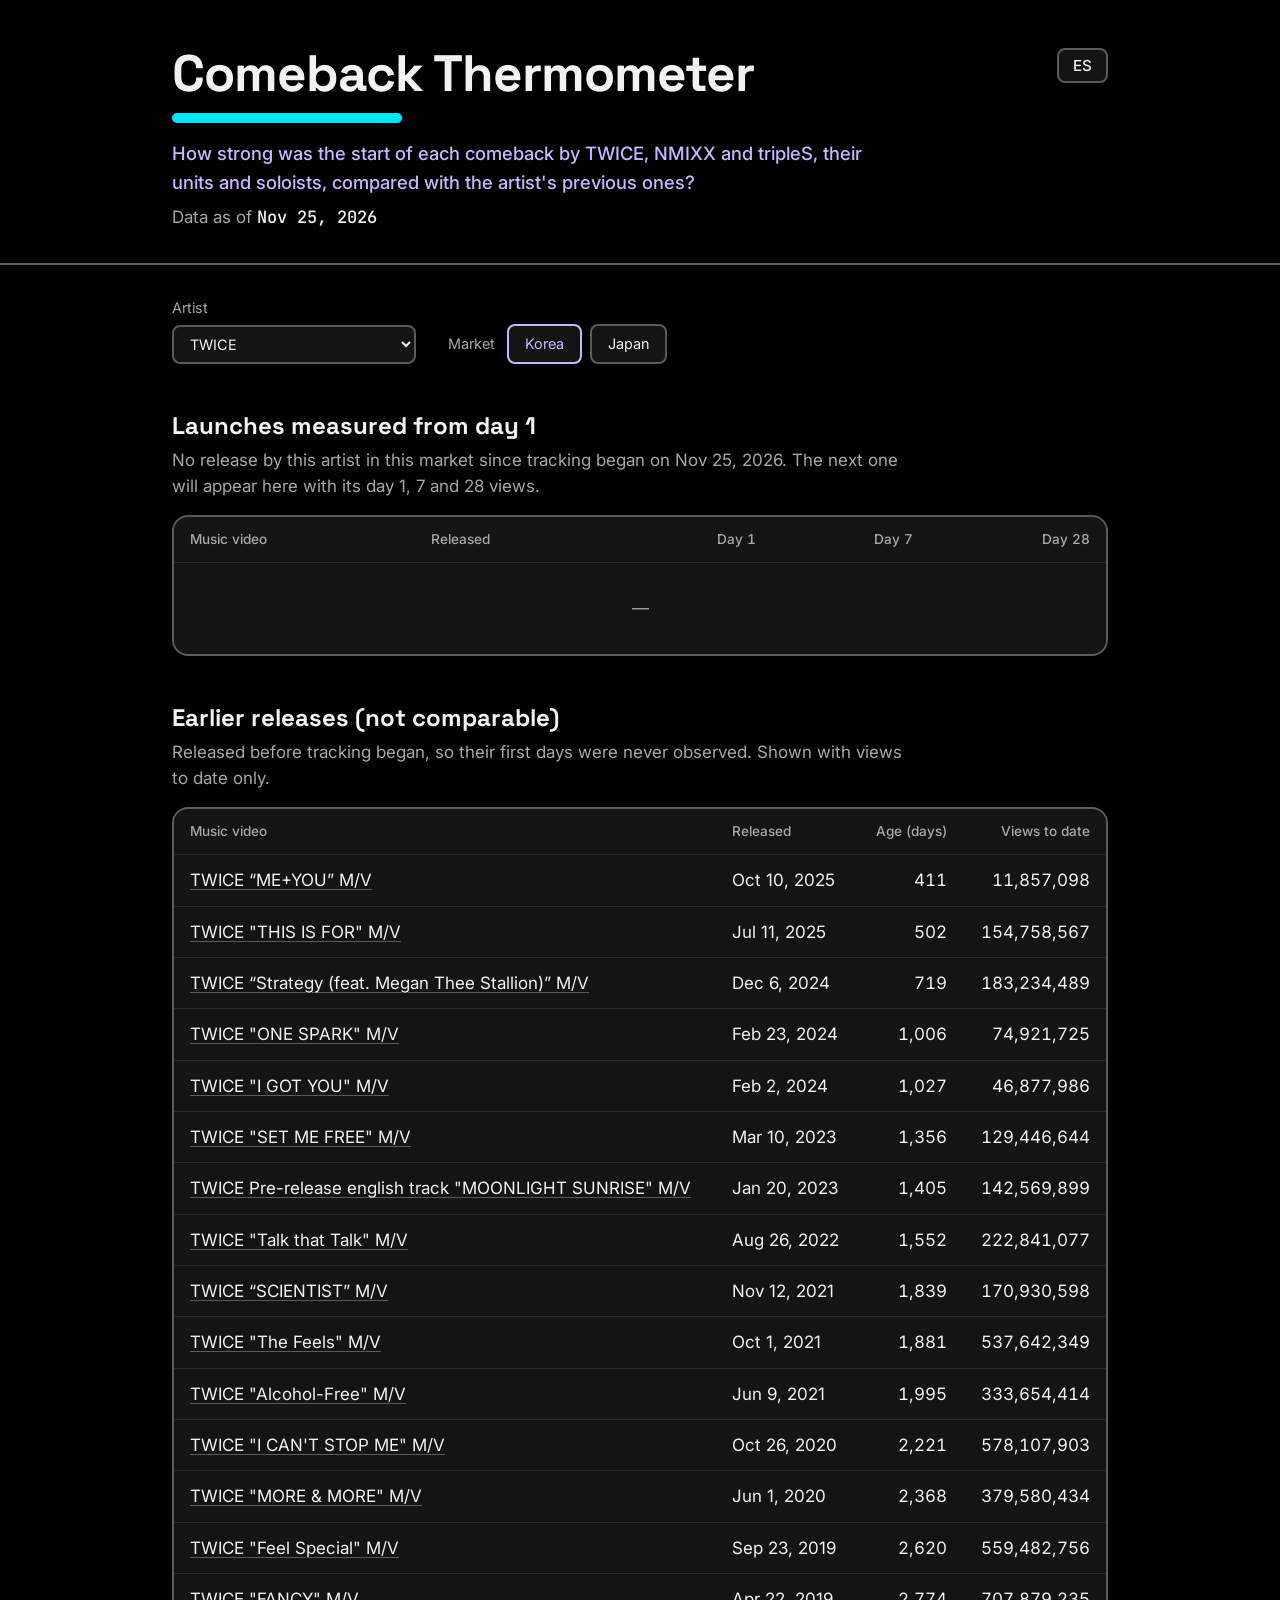
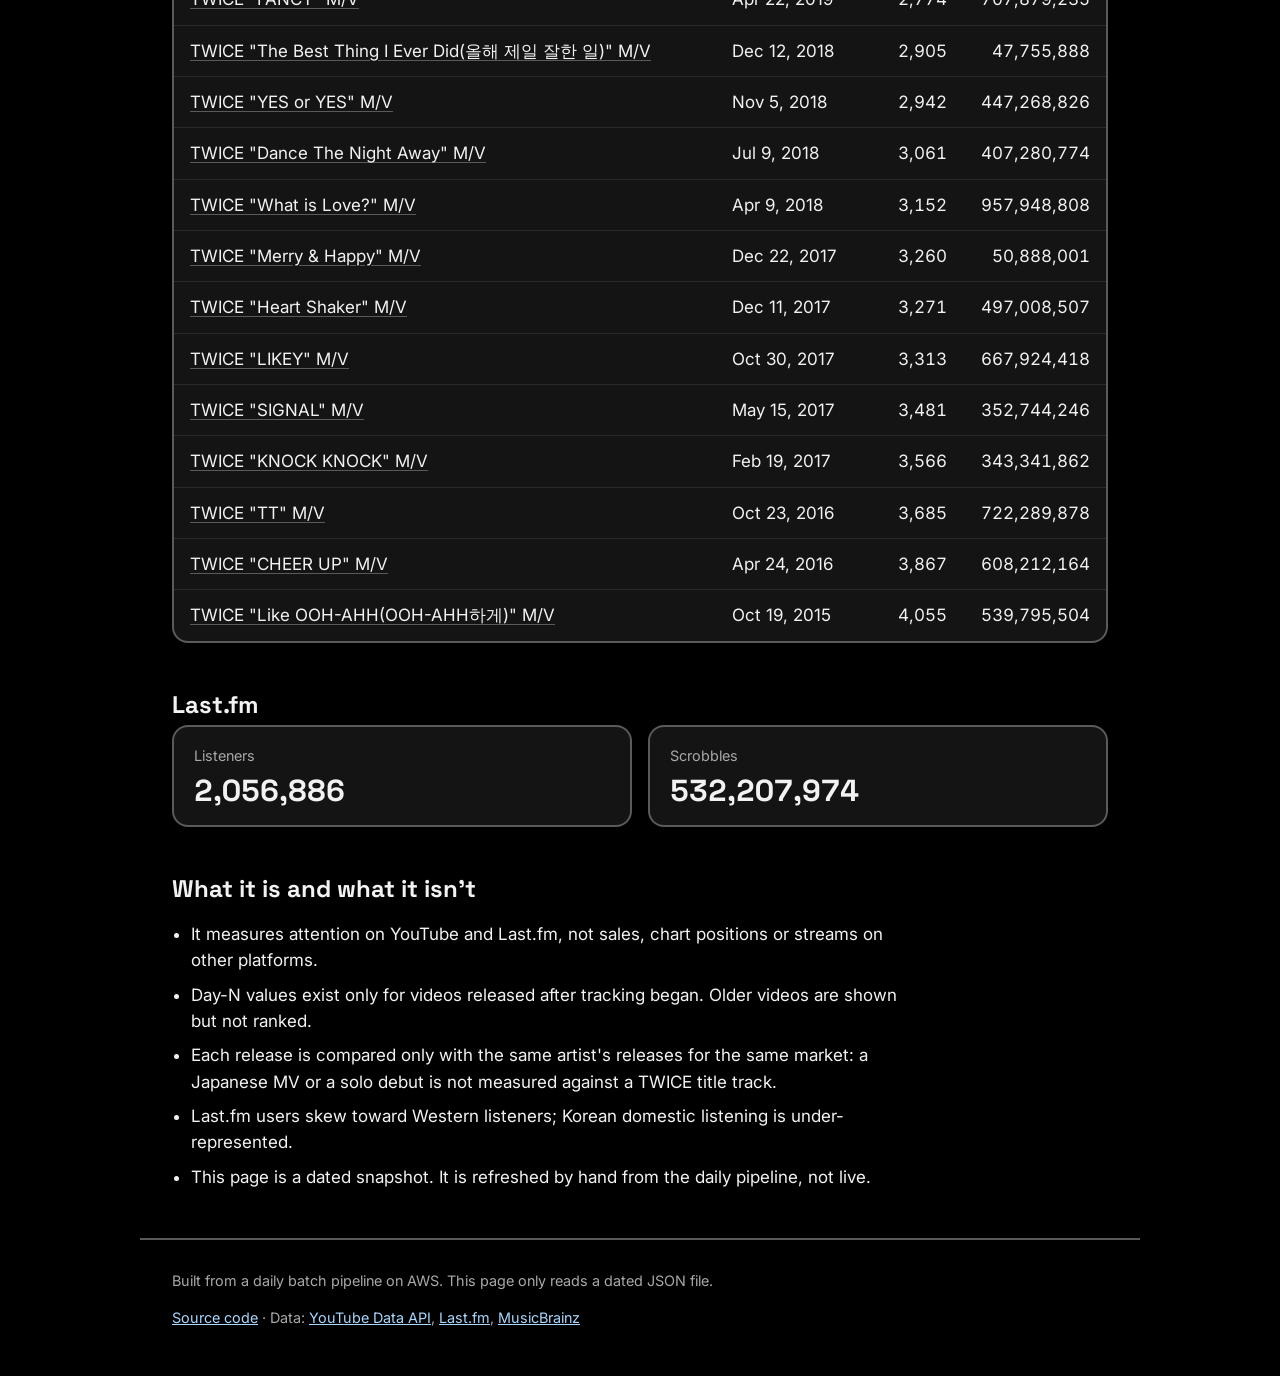
==== index.html @ 8f1734a5 "Add phase 3: dated export and bilingual static site - export_site Lambda runs after the gold build. " ====
<!doctype html>
<html lang="en">
<head>
  <meta charset="utf-8">
  <meta name="viewport" content="width=device-width, initial-scale=1">
  <title>Comeback Thermometer</title>
  <meta name="description" content="How strong was the start of each TWICE, NMIXX and tripleS comeback, compared with the artist's previous ones?">
  <link rel="preconnect" href="https://fonts.googleapis.com">
  <link rel="preconnect" href="https://fonts.gstatic.com" crossorigin>
  <link rel="stylesheet" href="https://fonts.googleapis.com/css2?family=Space+Grotesk:wght@700&family=Inter:wght@400;500&family=JetBrains+Mono:wght@500&display=swap">
  <link rel="stylesheet" href="style.css">
</head>
<body>
  <header class="top">
    <div class="wrap">
      <div class="title-row">
        <h1 data-i18n="title">Comeback Thermometer</h1>
        <button id="lang" type="button" class="lang" aria-label="Español">ES</button>
      </div>
      <p class="question" data-i18n="question"></p>
      <p class="asof"><span data-i18n="asof"></span> <strong id="snapshot-date">…</strong></p>
    </div>
  </header>

  <main class="wrap">
    <section class="controls" aria-label="Filters">
      <label>
        <span data-i18n="artist"></span>
        <select id="artist"></select>
      </label>
      <div class="market" role="radiogroup" aria-labelledby="market-label">
        <span id="market-label" data-i18n="market"></span>
        <button type="button" role="radio" data-market="kr" aria-checked="true" data-i18n="kr"></button>
        <button type="button" role="radio" data-market="jp" aria-checked="false" data-i18n="jp"></button>
      </div>
    </section>

    <section aria-labelledby="ranked-title">
      <h2 id="ranked-title" data-i18n="ranked_title"></h2>
      <p class="note" id="ranked-note"></p>
      <div class="table-wrap">
        <table id="ranked">
          <thead>
            <tr>
              <th scope="col" data-i18n="col_mv"></th>
              <th scope="col" data-i18n="col_released"></th>
              <th scope="col" class="num" data-i18n="col_d1"></th>
              <th scope="col" class="num" data-i18n="col_d7"></th>
              <th scope="col" class="num" data-i18n="col_d28"></th>
            </tr>
          </thead>
          <tbody></tbody>
        </table>
      </div>
    </section>

    <section aria-labelledby="earlier-title">
      <h2 id="earlier-title" data-i18n="earlier_title"></h2>
      <p class="note" data-i18n="earlier_note"></p>
      <div class="table-wrap">
        <table id="earlier">
          <thead>
            <tr>
              <th scope="col" data-i18n="col_mv"></th>
              <th scope="col" data-i18n="col_released"></th>
              <th scope="col" class="num" data-i18n="col_age"></th>
              <th scope="col" class="num" data-i18n="col_views"></th>
            </tr>
          </thead>
          <tbody></tbody>
        </table>
      </div>
    </section>

    <section aria-labelledby="lastfm-title" id="lastfm-section">
      <h2 id="lastfm-title" data-i18n="lastfm_title"></h2>
      <dl class="stats" id="lastfm"></dl>
    </section>

    <section aria-labelledby="scope-title" class="scope">
      <h2 id="scope-title" data-i18n="scope_title"></h2>
      <ul id="scope"></ul>
    </section>
  </main>

  <footer class="wrap foot">
    <p data-i18n="footer_data"></p>
    <p>
      <a href="https://github.com/dataengileb/kpop-comeback-thermometer" data-i18n="footer_repo"></a> ·
      <span data-i18n="footer_sources"></span>
      <a href="https://developers.google.com/youtube/v3">YouTube Data API</a>,
      <a href="https://www.last.fm/api">Last.fm</a>,
      <a href="https://musicbrainz.org/">MusicBrainz</a>
    </p>
  </footer>

  <script src="app.js"></script>
</body>
</html>
---- style.css ----
/* "Neón sobre Negro" design system: pure black, soft white ink, pastels to organise,
   one neon for what matters. Tokens are copied as-is; type sizes are scaled for screens. */
:root {
  --bg: #000000;
  --surface-raised: #141414;
  --line: #5a5a5a;
  --ink: #f2f2f2;
  --ink-muted: #a8a8a8;
  --pastel-lavanda: #c9b8ff;
  --pastel-menta: #b5f2d0;
  --pastel-durazno: #ffc9a8;
  --pastel-cielo: #a8d8ff;
  --neon-cian: #00e5ff;
  --neon-lima: #b6ff3b;
  --neon-rosa: #ff4fb0;
  --font-display: "Space Grotesk", "Segoe UI", system-ui, sans-serif;
  --font-sans: "Inter", "Segoe UI", system-ui, sans-serif;
  --font-mono: "JetBrains Mono", Consolas, monospace;
  --space-2: 16px;
  --space-4: 32px;
  --space-6: 48px;
  --radius-sm: 8px;
  --radius-md: 16px;
  color-scheme: dark;
}

* { box-sizing: border-box; }

body {
  margin: 0;
  background: var(--bg);
  color: var(--ink);
  font: 400 17px/1.55 var(--font-sans);
}

a { color: var(--pastel-cielo); }
a:focus-visible, button:focus-visible, select:focus-visible { outline: 2px solid var(--neon-cian); outline-offset: 3px; }

.wrap { max-width: 1000px; margin: 0 auto; padding: 0 var(--space-4); }

/* Header: title with the one neon highlighter bar; the snapshot date is the key fact. */
.top { padding: var(--space-6) 0 var(--space-4); border-bottom: 2px solid var(--line); }
.title-row { display: flex; align-items: flex-start; justify-content: space-between; gap: var(--space-2); }
h1 {
  margin: 0; font: 700 clamp(2rem, 5vw, 3.2rem)/1 var(--font-display); letter-spacing: -0.02em;
}
h1::after {
  content: ""; display: block; width: 4.5em; height: 10px; margin-top: 14px;
  background: var(--neon-cian); border-radius: var(--radius-sm);
}
.question { margin: var(--space-2) 0 8px; max-width: 44rem; font-size: 1.15rem; font-weight: 500; color: var(--pastel-lavanda); }
.asof { margin: 0; color: var(--ink-muted); }
.asof strong { color: var(--ink); font-family: var(--font-mono); font-weight: 500; }

.lang {
  background: var(--surface-raised); color: var(--ink); border: 2px solid var(--line);
  border-radius: var(--radius-sm); padding: 6px 14px; font: 500 0.95rem var(--font-sans); cursor: pointer;
}
.lang:hover { border-color: var(--pastel-lavanda); }

/* Filters */
.controls { display: flex; flex-wrap: wrap; gap: var(--space-2) var(--space-4); align-items: end; margin: var(--space-4) 0 0; }
.controls label { display: grid; gap: 6px; color: var(--ink-muted); font-size: 0.9rem; }
select {
  background: var(--surface-raised); color: var(--ink); border: 2px solid var(--line);
  border-radius: var(--radius-sm); padding: 8px 12px; font: inherit; min-width: 240px;
}
.market { display: flex; align-items: center; gap: 8px; color: var(--ink-muted); font-size: 0.9rem; }
.market span { margin-right: 4px; }
.market button {
  background: var(--surface-raised); color: var(--ink); border: 2px solid var(--line);
  border-radius: var(--radius-sm); padding: 7px 16px; font: inherit; cursor: pointer;
}
.market button[aria-checked="true"] { border-color: var(--pastel-lavanda); color: var(--pastel-lavanda); }
.market button:disabled { opacity: 0.4; cursor: not-allowed; }

/* Sections and tables */
h2 { font: 700 1.5rem/1.2 var(--font-display); margin: var(--space-6) 0 6px; }
.note { color: var(--ink-muted); margin: 0 0 var(--space-2); max-width: 46rem; }

.table-wrap { overflow-x: auto; border: 2px solid var(--line); border-radius: var(--radius-md); background: var(--surface-raised); }
table { width: 100%; border-collapse: collapse; }
th, td { padding: 12px 16px; text-align: left; border-bottom: 1px solid #2a2a2a; vertical-align: top; }
th { color: var(--ink-muted); font-weight: 500; font-size: 0.85rem; }
tbody tr:last-child td { border-bottom: 0; }
.num { text-align: right; font-variant-numeric: tabular-nums; white-space: nowrap; }
td.empty { color: var(--ink-muted); text-align: center; padding: var(--space-4); }
td a { color: var(--ink); text-decoration-color: var(--line); text-underline-offset: 3px; }
td a:hover { color: var(--pastel-cielo); }
.rank { display: block; font-size: 0.82rem; color: var(--pastel-lavanda); }
.rank-first { color: var(--neon-lima); }
.dup { display: block; color: var(--ink-muted); font-size: 0.82rem; }

/* Last.fm cards */
.stats { display: grid; grid-template-columns: repeat(auto-fit, minmax(220px, 1fr)); gap: var(--space-2); margin: 0; }
.stats div { background: var(--surface-raised); border: 2px solid var(--line); border-radius: var(--radius-md); padding: 18px 20px; }
.stats dt { color: var(--ink-muted); font-size: 0.9rem; }
.stats dd { margin: 6px 0 0; font: 700 1.9rem/1.1 var(--font-display); font-variant-numeric: tabular-nums; }
.stats small { display: block; margin-top: 4px; color: var(--pastel-menta); font: 400 0.85rem var(--font-sans); }

.scope ul { padding-left: 1.2rem; max-width: 46rem; }
.scope li { margin: 8px 0; }

.foot { border-top: 2px solid var(--line); margin-top: var(--space-6); padding-top: var(--space-2); padding-bottom: var(--space-4); color: var(--ink-muted); font-size: 0.9rem; }

@media (max-width: 600px) {
  .wrap { padding: 0 var(--space-2); }
  select { min-width: 0; width: 100%; }
  .controls label { flex: 1 1 100%; }
  th, td { padding: 10px 12px; }
}
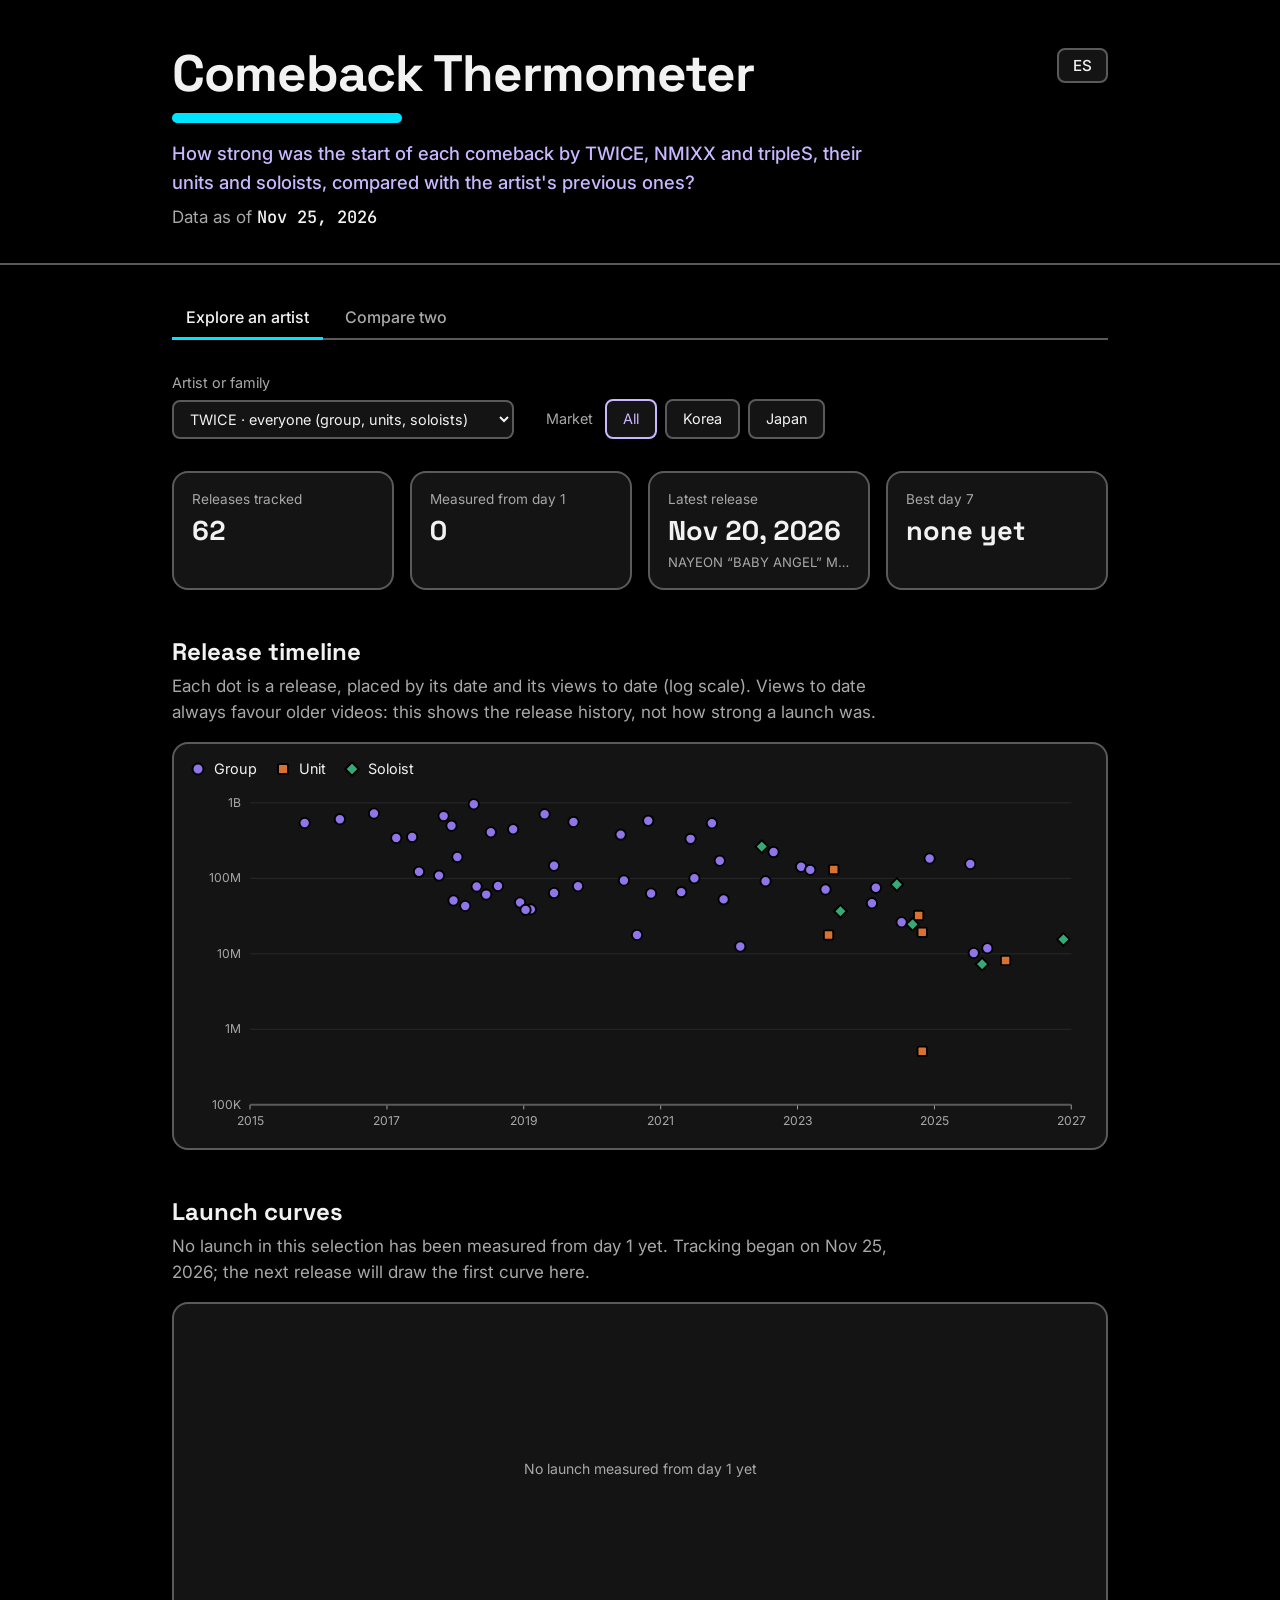
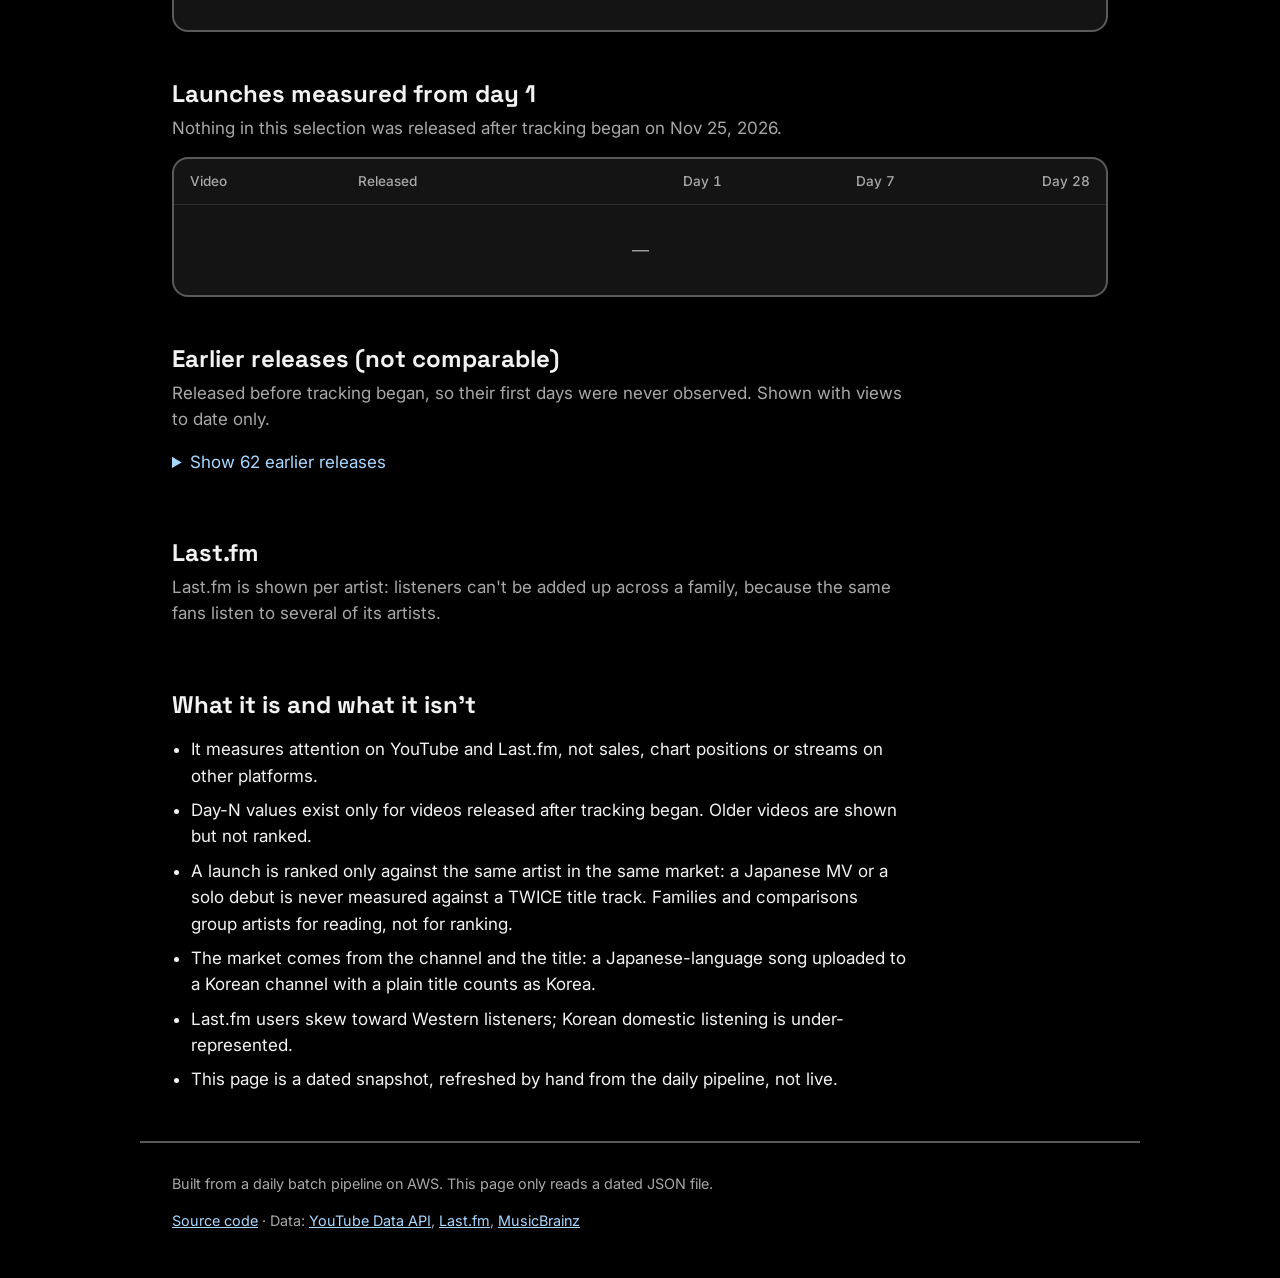
==== commit 04ff1cc9: "Site v2: families, charts and a comparison view - Pick one artist or a whole family: TWICE with MISA" ====
--- a/index.html
+++ b/index.html
@@ -23,65 +23,128 @@
   </header>
 
   <main class="wrap">
+    <nav class="tabs" role="tablist" aria-label="View">
+      <button type="button" role="tab" id="tab-explore" aria-selected="true" aria-controls="explore" data-i18n="tab_explore"></button>
+      <button type="button" role="tab" id="tab-compare" aria-selected="false" aria-controls="compare" data-i18n="tab_compare"></button>
+    </nav>
+
     <section class="controls" aria-label="Filters">
-      <label>
+      <label id="pick-a-wrap">
         <span data-i18n="artist"></span>
-        <select id="artist"></select>
+        <select id="pick-a"></select>
+      </label>
+      <label id="pick-b-wrap" hidden>
+        <span data-i18n="versus"></span>
+        <select id="pick-b"></select>
       </label>
       <div class="market" role="radiogroup" aria-labelledby="market-label">
         <span id="market-label" data-i18n="market"></span>
-        <button type="button" role="radio" data-market="kr" aria-checked="true" data-i18n="kr"></button>
+        <button type="button" role="radio" data-market="all" aria-checked="true" data-i18n="all_markets"></button>
+        <button type="button" role="radio" data-market="kr" aria-checked="false" data-i18n="kr"></button>
         <button type="button" role="radio" data-market="jp" aria-checked="false" data-i18n="jp"></button>
       </div>
     </section>
 
-    <section aria-labelledby="ranked-title">
-      <h2 id="ranked-title" data-i18n="ranked_title"></h2>
-      <p class="note" id="ranked-note"></p>
-      <div class="table-wrap">
-        <table id="ranked">
-          <thead>
-            <tr>
-              <th scope="col" data-i18n="col_mv"></th>
-              <th scope="col" data-i18n="col_released"></th>
-              <th scope="col" class="num" data-i18n="col_d1"></th>
-              <th scope="col" class="num" data-i18n="col_d7"></th>
-              <th scope="col" class="num" data-i18n="col_d28"></th>
-            </tr>
-          </thead>
-          <tbody></tbody>
-        </table>
-      </div>
-    </section>
+    <div id="explore" role="tabpanel" aria-labelledby="tab-explore">
+      <section aria-label="Summary"><div class="tiles" id="tiles"></div></section>
 
-    <section aria-labelledby="earlier-title">
-      <h2 id="earlier-title" data-i18n="earlier_title"></h2>
-      <p class="note" data-i18n="earlier_note"></p>
-      <div class="table-wrap">
-        <table id="earlier">
-          <thead>
-            <tr>
-              <th scope="col" data-i18n="col_mv"></th>
-              <th scope="col" data-i18n="col_released"></th>
-              <th scope="col" class="num" data-i18n="col_age"></th>
-              <th scope="col" class="num" data-i18n="col_views"></th>
-            </tr>
-          </thead>
-          <tbody></tbody>
-        </table>
-      </div>
-    </section>
+      <section aria-labelledby="timeline-title">
+        <h2 id="timeline-title" data-i18n="timeline_title"></h2>
+        <p class="note" data-i18n="timeline_note"></p>
+        <div class="chart-card">
+          <ul class="legend" id="timeline-legend"></ul>
+          <div class="chart" id="timeline"></div>
+        </div>
+      </section>
 
-    <section aria-labelledby="lastfm-title" id="lastfm-section">
-      <h2 id="lastfm-title" data-i18n="lastfm_title"></h2>
-      <dl class="stats" id="lastfm"></dl>
-    </section>
+      <section aria-labelledby="curves-title">
+        <h2 id="curves-title" data-i18n="curves_title"></h2>
+        <p class="note" id="curves-note"></p>
+        <div class="chart-card" id="curves-card">
+          <ul class="legend" id="curves-legend"></ul>
+          <div class="chart" id="curves"></div>
+        </div>
+      </section>
+
+      <section aria-labelledby="ranked-title">
+        <h2 id="ranked-title" data-i18n="ranked_title"></h2>
+        <p class="note" id="ranked-note"></p>
+        <div class="table-wrap">
+          <table id="ranked">
+            <thead>
+              <tr>
+                <th scope="col" data-i18n="col_video"></th>
+                <th scope="col" data-i18n="col_released"></th>
+                <th scope="col" class="num" data-i18n="col_d1"></th>
+                <th scope="col" class="num" data-i18n="col_d7"></th>
+                <th scope="col" class="num" data-i18n="col_d28"></th>
+              </tr>
+            </thead>
+            <tbody></tbody>
+          </table>
+        </div>
+      </section>
+
+      <section aria-labelledby="earlier-title">
+        <h2 id="earlier-title" data-i18n="earlier_title"></h2>
+        <p class="note" data-i18n="earlier_note"></p>
+        <details class="table-details">
+          <summary id="earlier-summary"></summary>
+          <div class="table-wrap">
+            <table id="earlier">
+              <thead>
+                <tr>
+                  <th scope="col" data-i18n="col_video"></th>
+                  <th scope="col" data-i18n="col_released"></th>
+                  <th scope="col" class="num" data-i18n="col_age"></th>
+                  <th scope="col" class="num" data-i18n="col_views"></th>
+                </tr>
+              </thead>
+              <tbody></tbody>
+            </table>
+          </div>
+        </details>
+      </section>
+
+      <section aria-labelledby="lastfm-title">
+        <h2 id="lastfm-title" data-i18n="lastfm_title"></h2>
+        <dl class="stats" id="lastfm"></dl>
+      </section>
+    </div>
+
+    <div id="compare" role="tabpanel" aria-labelledby="tab-compare" hidden>
+      <section aria-label="Comparison"><div class="versus" id="versus"></div></section>
+
+      <section aria-labelledby="peryear-title">
+        <h2 id="peryear-title" data-i18n="peryear_title"></h2>
+        <p class="note" data-i18n="peryear_note"></p>
+        <div class="chart-card">
+          <ul class="legend" id="peryear-legend"></ul>
+          <div class="chart" id="peryear"></div>
+        </div>
+        <details class="table-details">
+          <summary data-i18n="as_table"></summary>
+          <div class="table-wrap"><table id="peryear-table"></table></div>
+        </details>
+      </section>
+
+      <section aria-labelledby="overlay-title">
+        <h2 id="overlay-title" data-i18n="overlay_title"></h2>
+        <p class="note" data-i18n="timeline_note"></p>
+        <div class="chart-card">
+          <ul class="legend" id="overlay-legend"></ul>
+          <div class="chart" id="overlay"></div>
+        </div>
+      </section>
+    </div>
 
     <section aria-labelledby="scope-title" class="scope">
       <h2 id="scope-title" data-i18n="scope_title"></h2>
       <ul id="scope"></ul>
     </section>
   </main>
+
+  <div class="tooltip" id="tooltip" role="status" hidden></div>
 
   <footer class="wrap foot">
     <p data-i18n="footer_data"></p>
@@ -94,6 +157,7 @@
     </p>
   </footer>
 
+  <script src="charts.js"></script>
   <script src="app.js"></script>
 </body>
 </html>
--- a/style.css
+++ b/style.css
@@ -109,3 +109,51 @@
   .controls label { flex: 1 1 100%; }
   th, td { padding: 10px 12px; }
 }
+
+/* View tabs */
+.tabs { display: flex; gap: 8px; margin-top: var(--space-4); border-bottom: 2px solid var(--line); }
+.tabs button {
+  background: none; border: 0; border-bottom: 3px solid transparent; margin-bottom: -2px;
+  color: var(--ink-muted); font: 500 1rem var(--font-sans); padding: 10px 14px; cursor: pointer;
+}
+.tabs button[aria-selected="true"] { color: var(--ink); border-bottom-color: var(--neon-cian); }
+
+/* Summary tiles */
+.tiles { display: grid; grid-template-columns: repeat(auto-fit, minmax(190px, 1fr)); gap: var(--space-2); margin-top: var(--space-4); }
+.tile { background: var(--surface-raised); border: 2px solid var(--line); border-radius: var(--radius-md); padding: 16px 18px; min-width: 0; }
+.tile-label { margin: 0; color: var(--ink-muted); font-size: 0.85rem; }
+.tile-value { margin: 6px 0 0; font: 700 1.7rem/1.1 var(--font-display); font-variant-numeric: tabular-nums; }
+.tile-sub { margin: 6px 0 0; color: var(--ink-muted); font-size: 0.82rem; overflow: hidden; text-overflow: ellipsis; white-space: nowrap; }
+
+/* Charts */
+.chart-card { background: var(--surface-raised); border: 2px solid var(--line); border-radius: var(--radius-md); padding: 14px 16px 6px; }
+.chart-svg { display: block; width: 100%; height: auto; font-family: var(--font-sans); }
+.chart-svg .hit { cursor: pointer; outline: none; }
+.chart-svg .hit:focus-visible { stroke: var(--neon-cian); stroke-width: 2; }
+.legend { list-style: none; display: flex; flex-wrap: wrap; gap: 6px 18px; margin: 0 0 6px; padding: 0; color: var(--ink); font-size: 0.9rem; }
+.legend li { display: flex; align-items: center; gap: 8px; }
+.tooltip {
+  position: fixed; z-index: 10; max-width: 320px; pointer-events: none;
+  background: var(--surface-raised); border: 2px solid var(--line); border-radius: var(--radius-sm);
+  padding: 8px 12px; font-size: 0.85rem; color: var(--ink-muted);
+}
+.tooltip p { margin: 2px 0; }
+.tooltip .tip-title { color: var(--ink); font-weight: 500; }
+
+/* Tables */
+.meta { display: block; color: var(--ink-muted); font-size: 0.82rem; margin-top: 2px; }
+.table-details { margin-top: var(--space-2); }
+.table-details summary { cursor: pointer; color: var(--pastel-cielo); margin-bottom: var(--space-2); }
+
+/* Compare */
+.versus { display: grid; grid-template-columns: 1fr 1fr; gap: var(--space-4); margin-top: var(--space-4); }
+.side h3 { display: flex; align-items: center; gap: 10px; margin: 0; font: 700 1.3rem var(--font-display); }
+.side .tiles { margin-top: var(--space-2); grid-template-columns: 1fr 1fr; }
+.side-key { width: 14px; height: 14px; border-radius: 3px; display: inline-block; }
+.caveat { grid-column: 1 / -1; margin: 0; }
+
+@media (max-width: 760px) {
+  .versus { grid-template-columns: 1fr; }
+}
+
+[hidden] { display: none !important; }
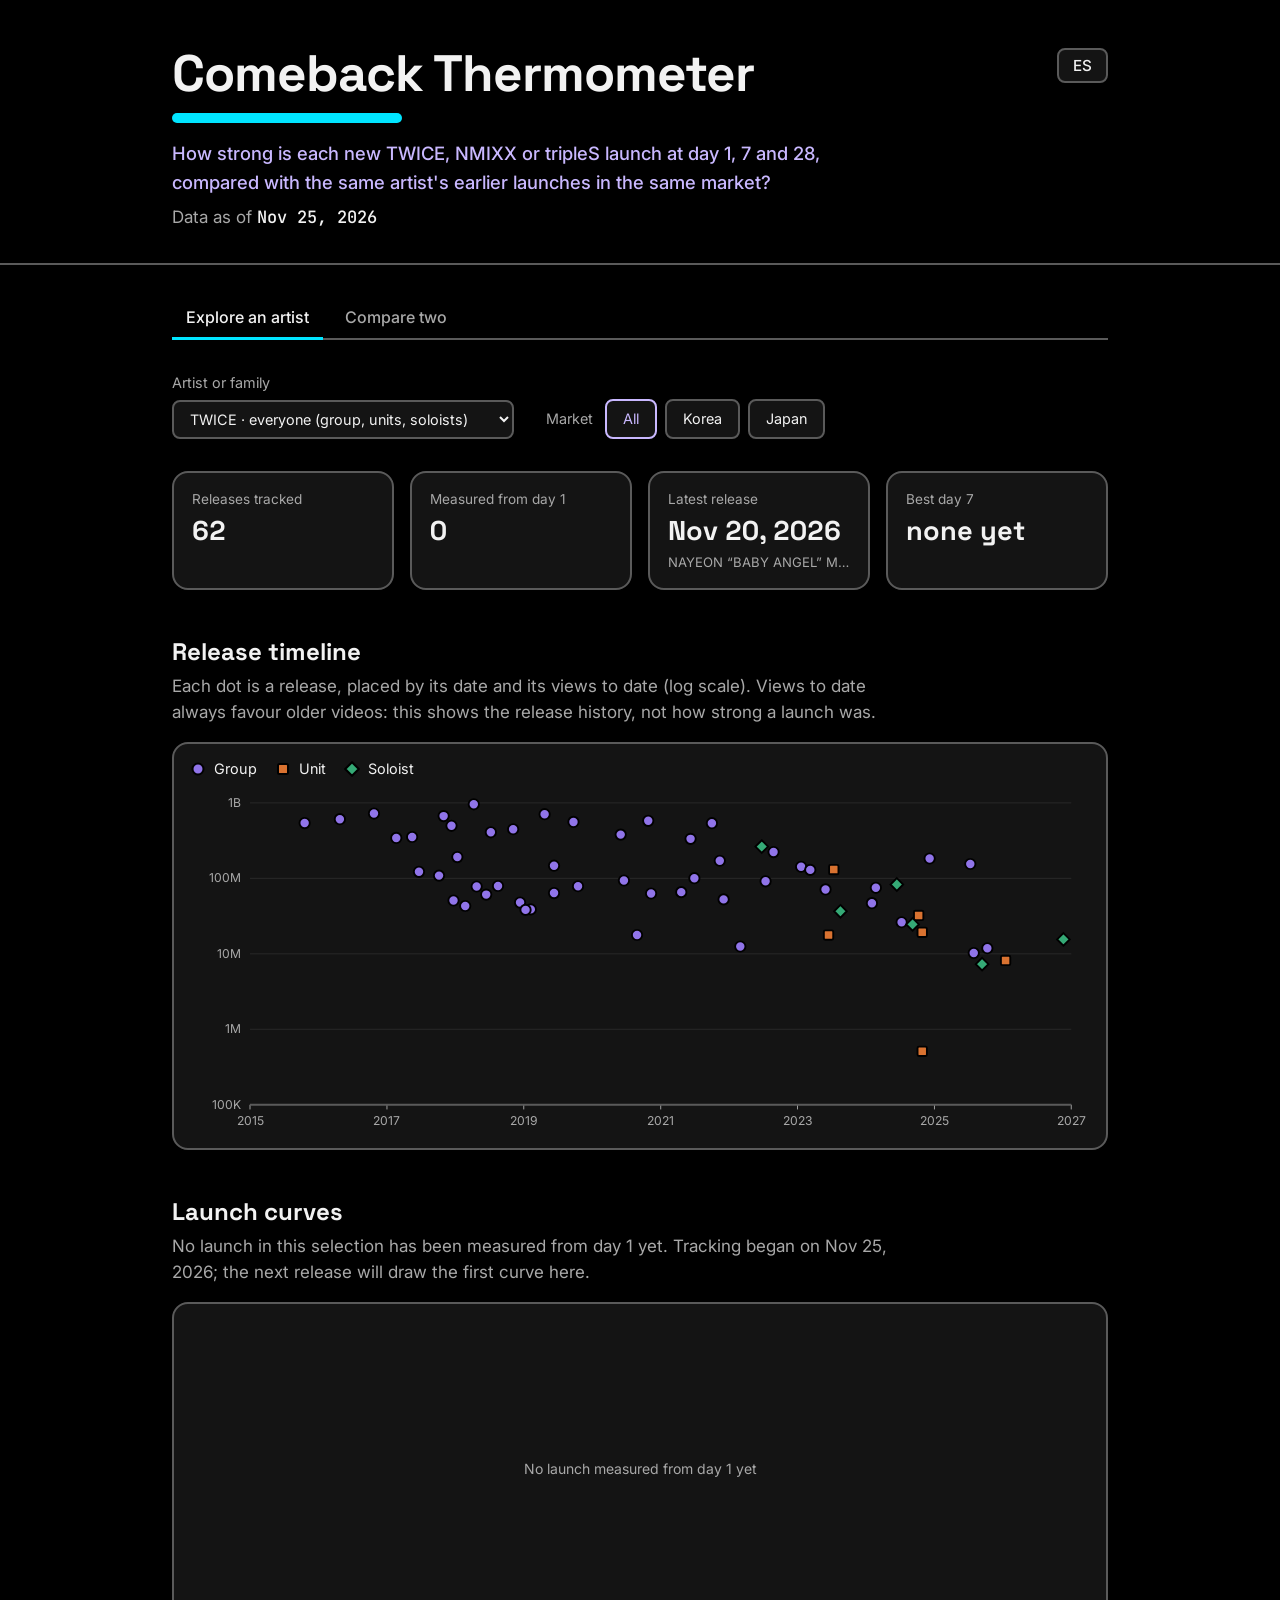
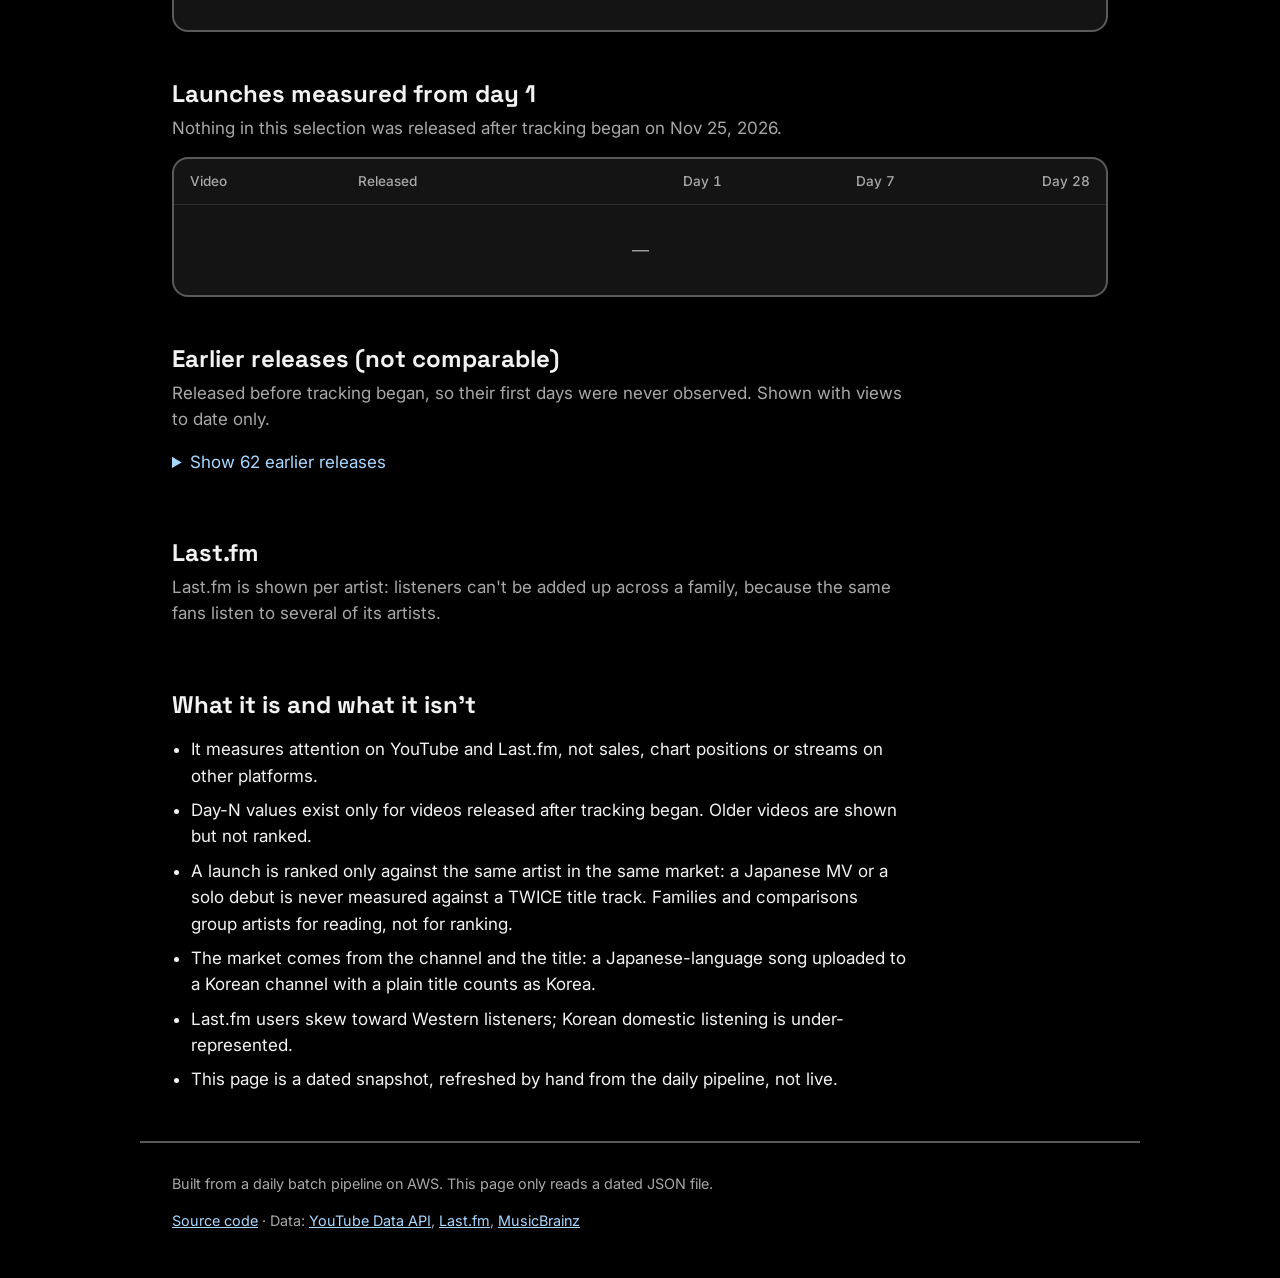
==== commit 66c73b06: "Rewrite the RFP in the course template The RFP now follows the standard template exactly: Client, Pr" ====
--- a/index.html
+++ b/index.html
@@ -4,7 +4,7 @@
   <meta charset="utf-8">
   <meta name="viewport" content="width=device-width, initial-scale=1">
   <title>Comeback Thermometer</title>
-  <meta name="description" content="How strong was the start of each TWICE, NMIXX and tripleS comeback, compared with the artist's previous ones?">
+  <meta name="description" content="How strong is each new TWICE, NMIXX or tripleS launch at day 1, 7 and 28, compared with the same artist's earlier launches in the same market?">
   <link rel="preconnect" href="https://fonts.googleapis.com">
   <link rel="preconnect" href="https://fonts.gstatic.com" crossorigin>
   <link rel="stylesheet" href="https://fonts.googleapis.com/css2?family=Space+Grotesk:wght@700&family=Inter:wght@400;500&family=JetBrains+Mono:wght@500&display=swap">
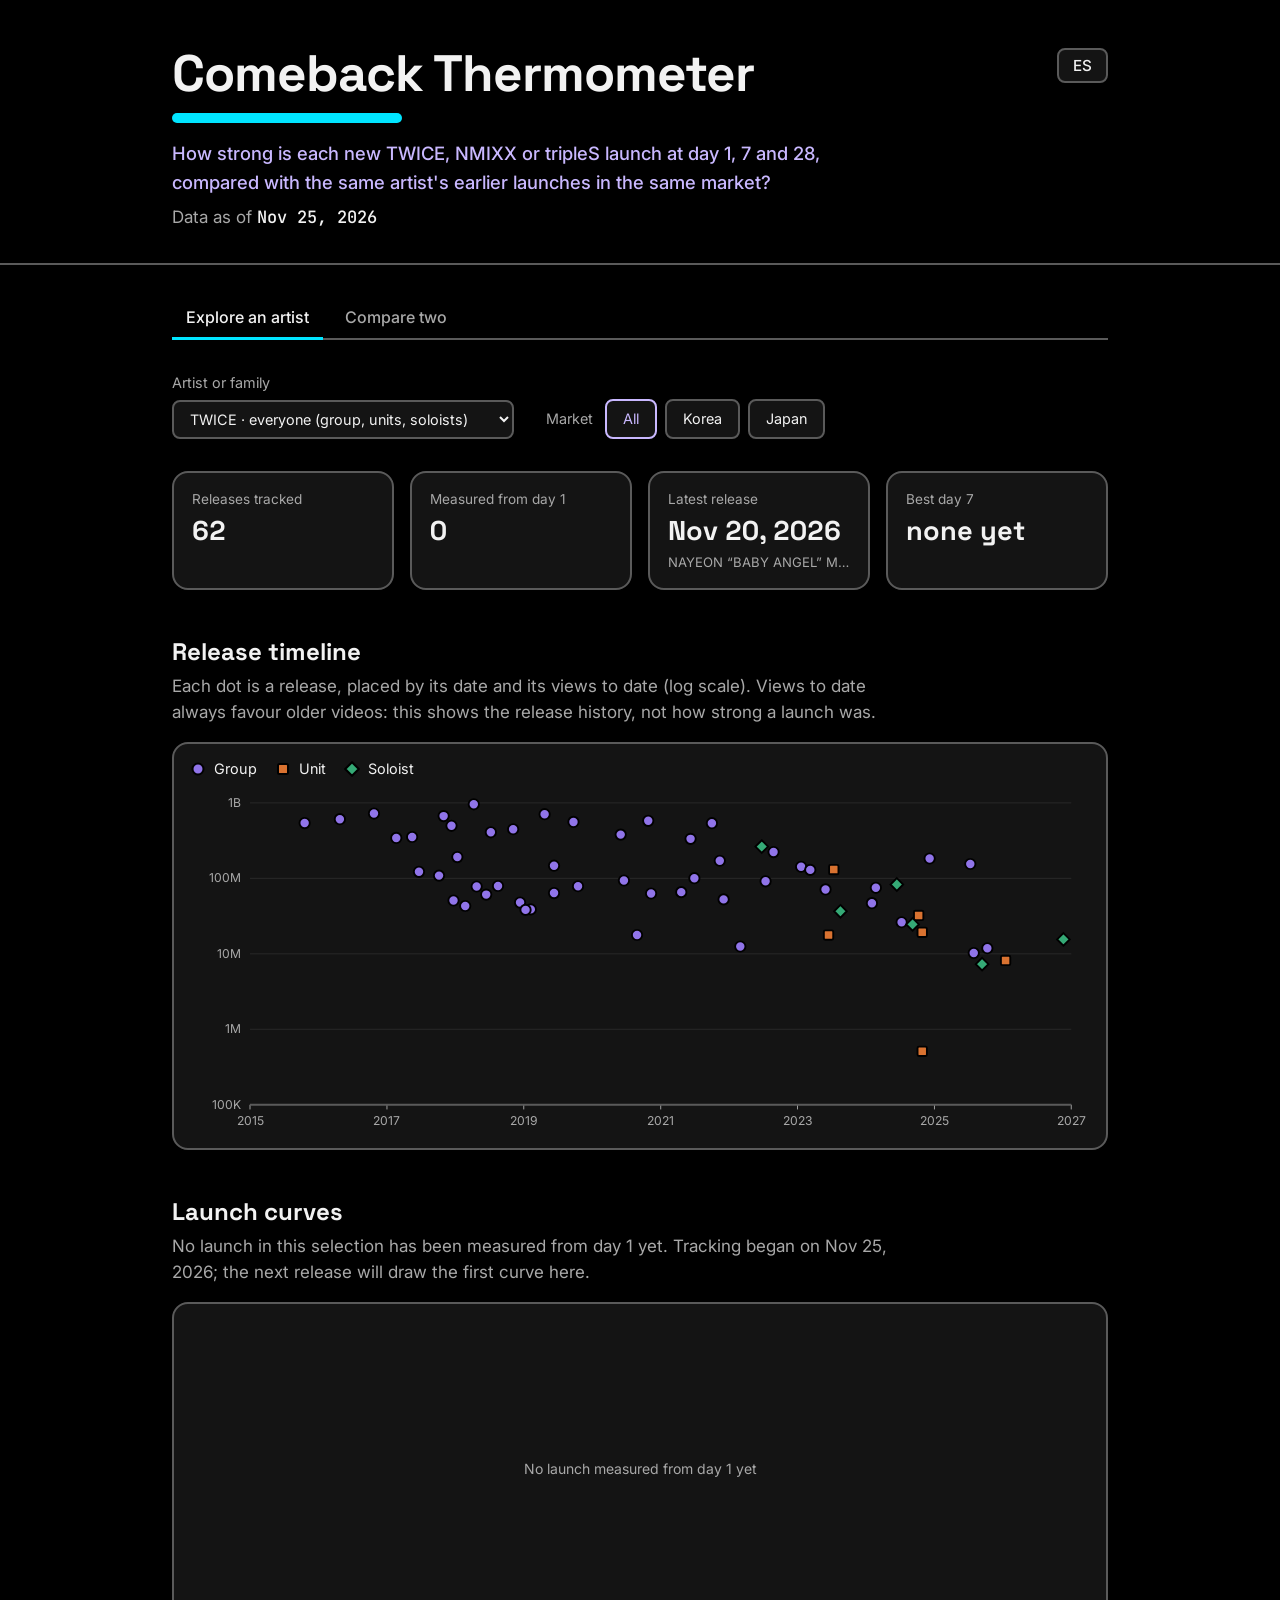
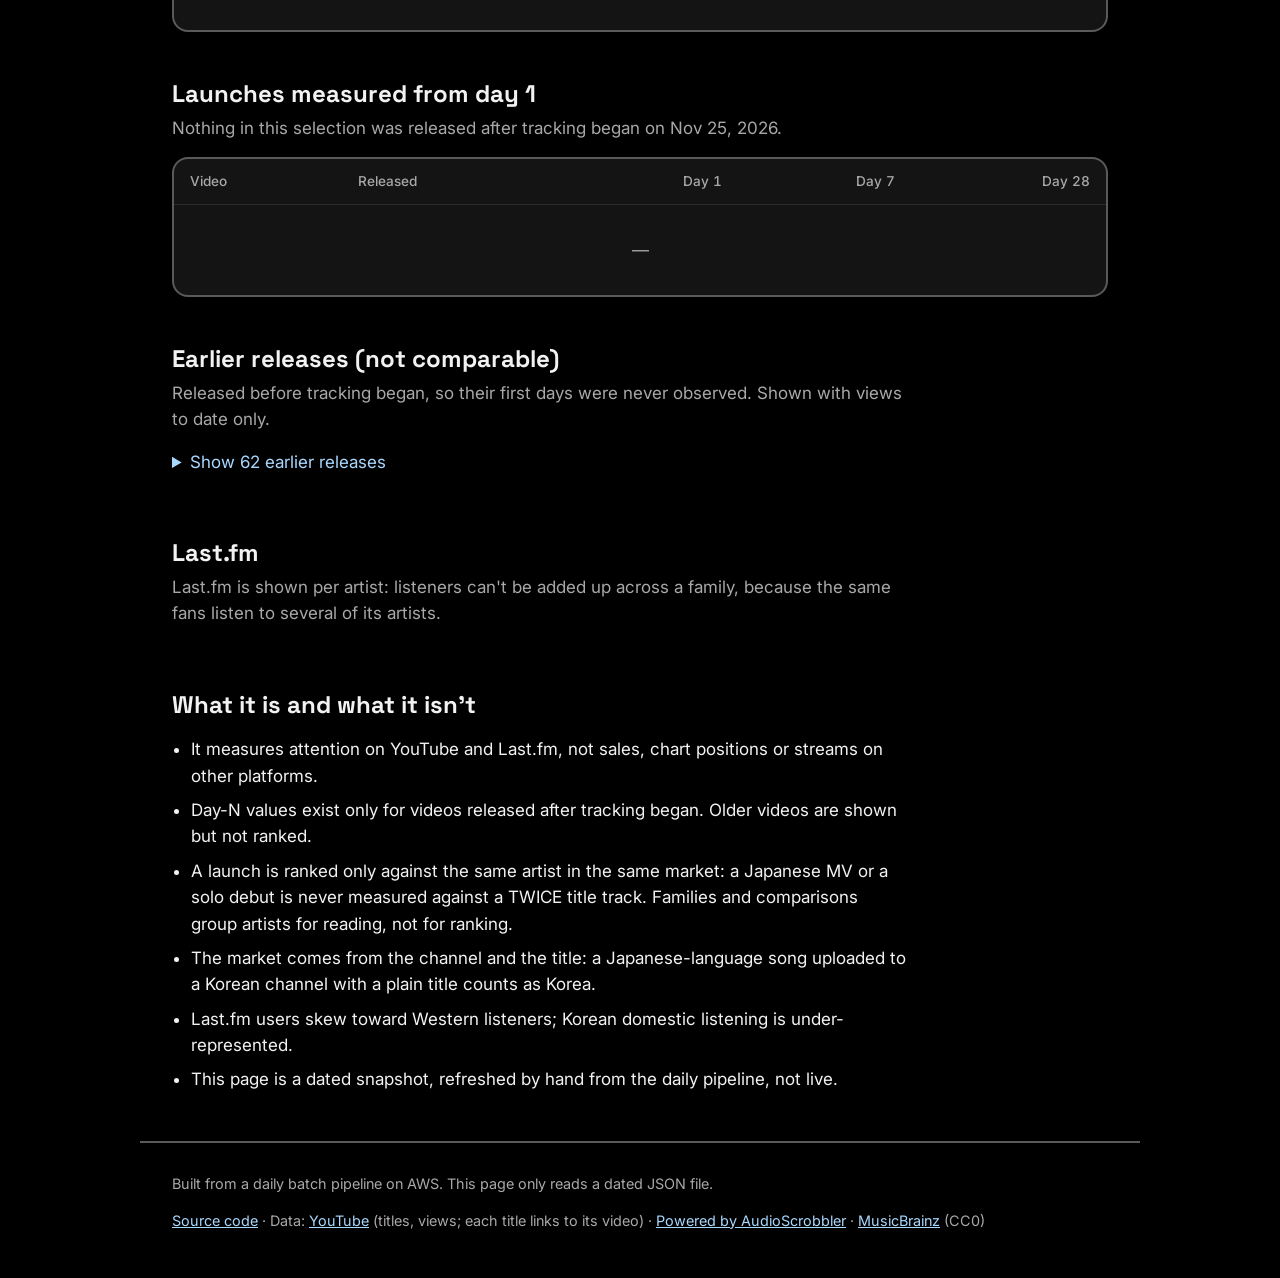
==== commit 445d84c2: "Credit the data sources and record the API-policy risks - Footer: YouTube as the source of titles an" ====
--- a/index.html
+++ b/index.html
@@ -109,6 +109,7 @@
       <section aria-labelledby="lastfm-title">
         <h2 id="lastfm-title" data-i18n="lastfm_title"></h2>
         <dl class="stats" id="lastfm"></dl>
+        <p class="note source-link" id="lastfm-link"></p>
       </section>
     </div>
 
@@ -151,9 +152,9 @@
     <p>
       <a href="https://github.com/dataengileb/kpop-comeback-thermometer" data-i18n="footer_repo"></a> ·
       <span data-i18n="footer_sources"></span>
-      <a href="https://developers.google.com/youtube/v3">YouTube Data API</a>,
-      <a href="https://www.last.fm/api">Last.fm</a>,
-      <a href="https://musicbrainz.org/">MusicBrainz</a>
+      <a href="https://www.youtube.com/">YouTube</a> (<span data-i18n="footer_youtube"></span>) ·
+      <a href="https://www.last.fm/">Powered by AudioScrobbler</a> ·
+      <a href="https://musicbrainz.org/">MusicBrainz</a> (CC0)
     </p>
   </footer>
 
--- a/style.css
+++ b/style.css
@@ -157,3 +157,4 @@
 }
 
 [hidden] { display: none !important; }
+.source-link { margin: var(--space-2) 0 0; }
